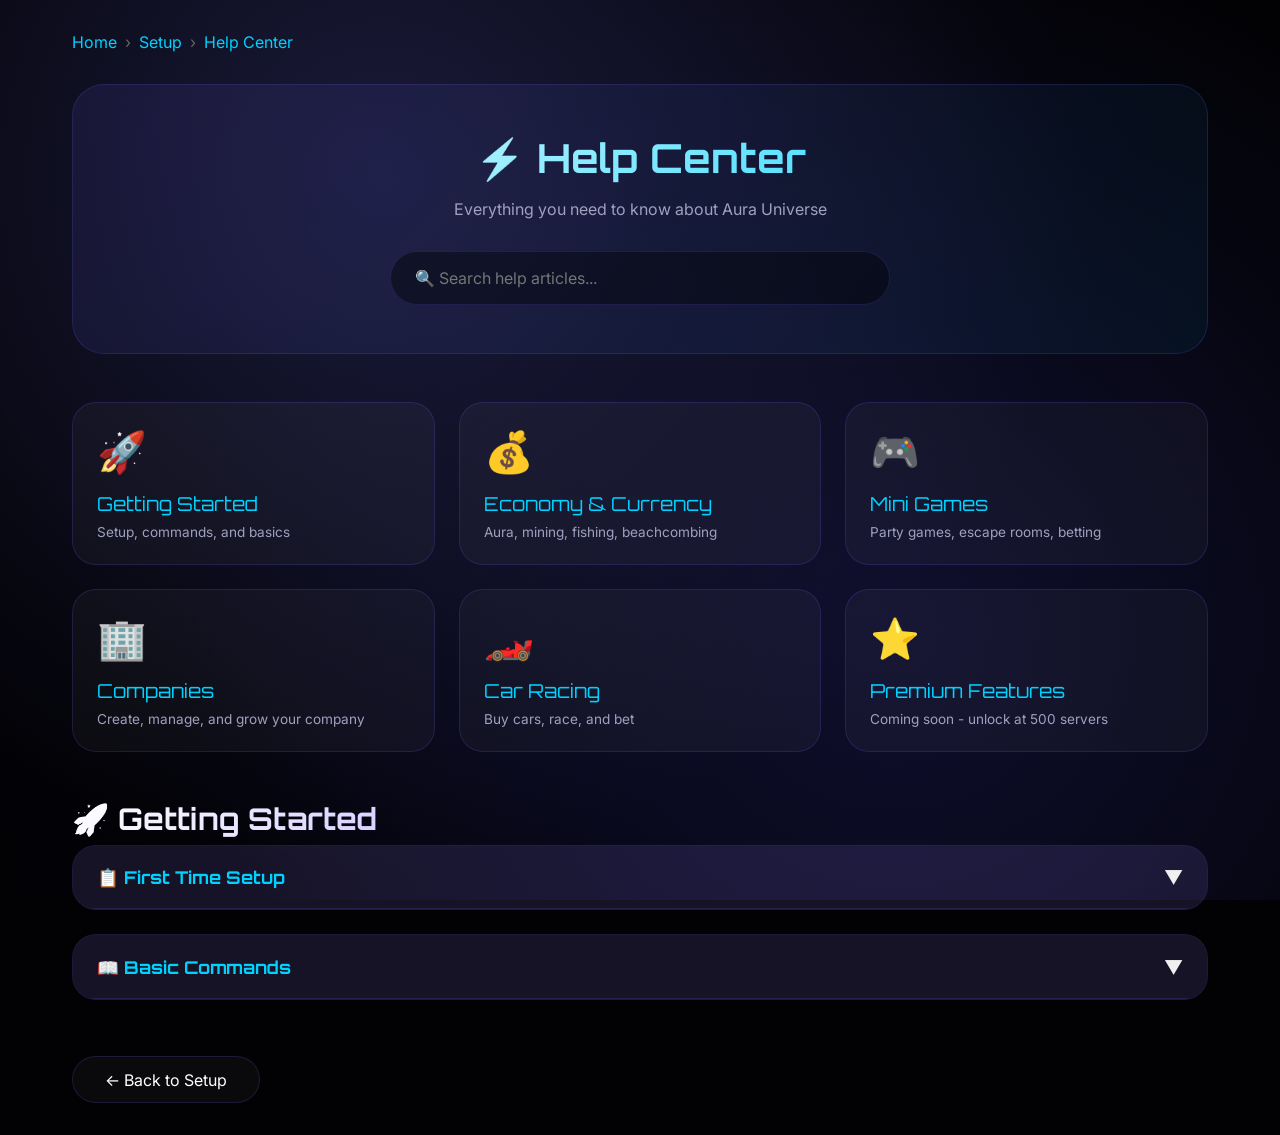
==== help.html @ 7d846f92 "Add help center HTML structure and styles" ====
<!DOCTYPE html>
<html lang="en">
<head>
    <meta charset="UTF-8">
    <meta name="viewport" content="width=device-width, initial-scale=1.0">
    <title>Help Center - Aura Universe</title>
    <link href="https://fonts.googleapis.com/css2?family=Inter:opsz,wght@14..32,300;14..32,400;14..32,600;14..32,700&family=Orbitron:wght@400;500;600;700&display=swap" rel="stylesheet">
    <link rel="stylesheet" href="style-setup.css">
    <link rel="icon" type="image/x-icon" href="Images/aura_universe_logo.png">
    <style>
        .help-container {
            max-width: 1200px;
            margin: 0 auto;
            padding: 2rem;
        }

        /* Hero Section */
        .help-hero {
            text-align: center;
            padding: 3rem 1rem;
            background: linear-gradient(135deg, rgba(125,95,255,0.1), rgba(0,210,255,0.05));
            border-radius: 2rem;
            margin-bottom: 3rem;
            border: 1px solid var(--glass-border);
        }

        .help-hero h1 {
            font-family: 'Orbitron', sans-serif;
            font-size: 2.5rem;
            margin-bottom: 1rem;
            background: linear-gradient(135deg, #fff, var(--aura-cyan));
            -webkit-background-clip: text;
            -webkit-text-fill-color: transparent;
        }

        .help-hero p {
            color: #a0a0c0;
            max-width: 600px;
            margin: 0 auto;
        }

        /* Search Bar */
        .search-container {
            max-width: 500px;
            margin: 2rem auto 0;
        }

        .search-input {
            width: 100%;
            padding: 1rem 1.5rem;
            background: rgba(0,0,0,0.4);
            border: 1px solid var(--glass-border);
            border-radius: 9999px;
            color: white;
            font-size: 1rem;
        }

        .search-input:focus {
            outline: none;
            border-color: var(--aura-purple);
        }

        /* Category Grid */
        .category-grid {
            display: grid;
            grid-template-columns: repeat(auto-fit, minmax(280px, 1fr));
            gap: 1.5rem;
            margin-bottom: 3rem;
        }

        .category-card {
            background: var(--glass);
            border: 1px solid var(--glass-border);
            border-radius: 1.5rem;
            padding: 1.5rem;
            cursor: pointer;
            transition: all 0.3s ease;
        }

        .category-card:hover {
            transform: translateY(-5px);
            border-color: var(--aura-purple);
            box-shadow: 0 10px 30px rgba(125,95,255,0.2);
        }

        .category-icon {
            font-size: 2.5rem;
            margin-bottom: 1rem;
        }

        .category-title {
            font-family: 'Orbitron', sans-serif;
            font-size: 1.2rem;
            margin-bottom: 0.5rem;
            color: var(--aura-cyan);
        }

        .category-desc {
            font-size: 0.85rem;
            color: #a0a0c0;
        }

        /* Content Sections */
        .content-section {
            display: none;
            animation: fadeIn 0.3s ease;
        }

        .content-section.active {
            display: block;
        }

        @keyframes fadeIn {
            from { opacity: 0; transform: translateY(20px); }
            to { opacity: 1; transform: translateY(0); }
        }

        .help-card {
            background: var(--glass);
            border: 1px solid var(--glass-border);
            border-radius: 1.5rem;
            margin-bottom: 1.5rem;
            overflow: hidden;
        }

        .help-card-header {
            padding: 1.2rem 1.5rem;
            background: rgba(125,95,255,0.1);
            border-bottom: 1px solid var(--glass-border);
            cursor: pointer;
            display: flex;
            justify-content: space-between;
            align-items: center;
        }

        .help-card-header h3 {
            font-family: 'Orbitron', sans-serif;
            font-size: 1.1rem;
            color: var(--aura-cyan);
        }

        .help-card-header .toggle-icon {
            font-size: 1.2rem;
            transition: transform 0.3s ease;
        }

        .help-card-header.active .toggle-icon {
            transform: rotate(180deg);
        }

        .help-card-body {
            padding: 0;
            max-height: 0;
            overflow: hidden;
            transition: all 0.3s ease;
        }

        .help-card-body.open {
            padding: 1.5rem;
            max-height: 500px;
        }

        .help-card-body img {
            max-width: 100%;
            border-radius: 1rem;
            margin: 1rem 0;
            border: 1px solid var(--glass-border);
        }

        .command-list {
            list-style: none;
        }

        .command-list li {
            padding: 0.5rem 0;
            border-bottom: 1px solid var(--glass-border);
            display: flex;
            align-items: center;
            gap: 0.8rem;
        }

        .command-code {
            background: rgba(0,0,0,0.5);
            padding: 0.2rem 0.6rem;
            border-radius: 0.5rem;
            font-family: monospace;
            color: var(--aura-cyan);
            font-size: 0.85rem;
        }

        .back-btn {
            display: inline-block;
            margin-top: 2rem;
            padding: 0.8rem 2rem;
            background: var(--glass);
            border: 1px solid var(--glass-border);
            border-radius: 9999px;
            color: white;
            text-decoration: none;
            transition: all 0.3s ease;
        }

        .back-btn:hover {
            border-color: var(--aura-purple);
        }

        .breadcrumb {
            display: flex;
            align-items: center;
            gap: 0.5rem;
            margin-bottom: 2rem;
            flex-wrap: wrap;
        }

        .breadcrumb a {
            color: var(--aura-cyan);
            text-decoration: none;
        }

        .breadcrumb span {
            color: #666;
        }

        @media (max-width: 768px) {
            .help-container {
                padding: 1rem;
            }
            .category-grid {
                grid-template-columns: 1fr;
            }
        }
    </style>
</head>
<body>
    <div class="help-container">
        <!-- Breadcrumb -->
        <div class="breadcrumb">
            <a href="index.html">Home</a>
            <span>›</span>
            <a href="setup.html">Setup</a>
            <span>›</span>
            <span style="color: var(--aura-cyan);">Help Center</span>
        </div>

        <!-- Hero Section -->
        <div class="help-hero">
            <h1>⚡ Help Center</h1>
            <p>Everything you need to know about Aura Universe</p>
            <div class="search-container">
                <input type="text" class="search-input" id="searchInput" placeholder="🔍 Search help articles...">
            </div>
        </div>

        <!-- Category Grid -->
        <div id="categoryGrid" class="category-grid">
            <div class="category-card" data-category="getting-started">
                <div class="category-icon">🚀</div>
                <div class="category-title">Getting Started</div>
                <div class="category-desc">Setup, commands, and basics</div>
            </div>
            <div class="category-card" data-category="economy">
                <div class="category-icon">💰</div>
                <div class="category-title">Economy & Currency</div>
                <div class="category-desc">Aura, mining, fishing, beachcombing</div>
            </div>
            <div class="category-card" data-category="games">
                <div class="category-icon">🎮</div>
                <div class="category-title">Mini Games</div>
                <div class="category-desc">Party games, escape rooms, betting</div>
            </div>
            <div class="category-card" data-category="companies">
                <div class="category-icon">🏢</div>
                <div class="category-title">Companies</div>
                <div class="category-desc">Create, manage, and grow your company</div>
            </div>
            <div class="category-card" data-category="racing">
                <div class="category-icon">🏎️</div>
                <div class="category-title">Car Racing</div>
                <div class="category-desc">Buy cars, race, and bet</div>
            </div>
            <div class="category-card" data-category="premium">
                <div class="category-icon">⭐</div>
                <div class="category-title">Premium Features</div>
                <div class="category-desc">Coming soon - unlock at 500 servers</div>
            </div>
        </div>

        <!-- Content Sections -->
        <div id="getting-started" class="content-section">
            <h2 class="section-title">🚀 Getting Started</h2>
            
            <div class="help-card">
                <div class="help-card-header" onclick="toggleCard(this)">
                    <h3>📋 First Time Setup</h3>
                    <span class="toggle-icon">▼</span>
                </div>
                <div class="help-card-body">
                    <img src="Images/setup-guide.png" alt="Setup Guide" onerror="this.style.display='none'">
                    <p>Follow these steps to get started with Aura Universe:</p>
                    <ol style="margin-left: 1.5rem; margin-top: 1rem;">
                        <li>Invite the bot to your server</li>
                        <li>Use <code class="command-code">!help</code> to see all commands</li>
                        <li>Start with <code class="command-code">!mine</code> to earn your first aura</li>
                        <li>Check your balance with <code class="command-code">!balance</code></li>
                    </ol>
                </div>
            </div>

            <div class="help-card">
                <div class="help-card-header" onclick="toggleCard(this)">
                    <h3>📖 Basic Commands</h3>
                    <span class="toggle-icon">▼</span>
                </div>
                <div class="help-card-body">
                    <ul class="command-list">
                        <li><span class="command-code">!help</span> - Show all commands</li>
                        <li><span class="command-code">!balance</span> - Check your aura balance</li>
                        <li><span class="command-code">!profile</span> - View your profile</li>
                        <li><span class="command-code">!daily</span> - Claim daily reward</li>
                        <li><span class="command-code">!leaderboard</span> - View top players</li>
                    </ul>
                </div>
            </div>
        </div>

        <div id="economy" class="content-section">
            <h2 class="section-title">💰 Economy & Currency</h2>
            
            <div class="help-card">
                <div class="help-card-header" onclick="toggleCard(this)">
                    <h3>⛏️ Mining System</h3>
                    <span class="toggle-icon">▼</span>
                </div>
                <div class="help-card-body">
                    <img src="Images/mining-guide.png" alt="Mining Guide" onerror="this.style.display='none'">
                    <p>Mine ores to earn aura and level up!</p>
                    <ul class="command-list">
                        <li><span class="command-code">!mine</span> - Start mining</li>
                        <li><span class="command-code">!buy_pickaxe</span> - Upgrade your pickaxe</li>
                        <li><span class="command-code">!sell_ore</span> - Sell your ores</li>
                    </ul>
                </div>
            </div>

            <div class="help-card">
                <div class="help-card-header" onclick="toggleCard(this)">
                    <h3>🎣 Fishing System</h3>
                    <span class="toggle-icon">▼</span>
                </div>
                <div class="help-card-body">
                    <img src="Images/fishing-guide.png" alt="Fishing Guide" onerror="this.style.display='none'">
                    <ul class="command-list">
                        <li><span class="command-code">!fish</span> - Go fishing</li>
                        <li><span class="command-code">!buy_rod</span> - Get better rods</li>
                        <li><span class="command-code">!sell_fish</span> - Sell your catch</li>
                    </ul>
                </div>
            </div>

            <div class="help-card">
                <div class="help-card-header" onclick="toggleCard(this)">
                    <h3>🏖️ Beachcombing</h3>
                    <span class="toggle-icon">▼</span>
                </div>
                <div class="help-card-body">
                    <ul class="command-list">
                        <li><span class="command-code">!beachcomb</span> - Search the beach</li>
                        <li><span class="command-code">!beach_inventory</span> - View your finds</li>
                    </ul>
                </div>
            </div>
        </div>

        <div id="games" class="content-section">
            <h2 class="section-title">🎮 Mini Games</h2>
            
            <div class="help-card">
                <div class="help-card-header" onclick="toggleCard(this)">
                    <h3>🏃‍♂️ Escape Rooms</h3>
                    <span class="toggle-icon">▼</span>
                </div>
                <div class="help-card-body">
                    <img src="Images/escape-room.png" alt="Escape Room" onerror="this.style.display='none'">
                    <p>Work together to solve puzzles and escape!</p>
                    <ul class="command-list">
                        <li><span class="command-code">!escape lobby</span> - Create/join a lobby</li>
                        <li><span class="command-code">!escape themes</span> - See available themes</li>
                        <li><span class="command-code">!escape start</span> - Start the game</li>
                        <li><span class="command-code">!escape answer &lt;answer&gt;</span> - Solve puzzles</li>
                    </ul>
                    <p><strong>Themes available:</strong> 🏚️ Haunted House, 🚀 Space Station, 🪦 Egypt Tomb, 🧪 Mad Scientist</p>
                </div>
            </div>

            <div class="help-card">
                <div class="help-card-header" onclick="toggleCard(this)">
                    <h3>🎭 Party Games</h3>
                    <span class="toggle-icon">▼</span>
                </div>
                <div class="help-card-body">
                    <ul class="command-list">
                        <li><span class="command-code">!mg bomb</span> - Number Bomb (elimination game)</li>
                        <li><span class="command-code">!mg count</span> - Counting Up (collision game)</li>
                        <li><span class="command-code">!mg wyr</span> - Would You Rather</li>
                        <li><span class="command-code">!emojigame</span> - Guess the emoji sentence</li>
                        <li><span class="command-code">!memescenario</span> - Meme challenge</li>
                    </ul>
                </div>
            </div>

            <div class="help-card">
                <div class="help-card-header" onclick="toggleCard(this)">
                    <h3>🐺 Werewolf Game</h3>
                    <span class="toggle-icon">▼</span>
                </div>
                <div class="help-card-body">
                    <p>Social deduction game for 5-15 players!</p>
                    <ul class="command-list">
                        <li><span class="command-code">!ww join</span> - Join the game</li>
                        <li><span class="command-code">!ww start</span> - Start the game</li>
                        <li><span class="command-code">!ww vote</span> - Vote to eliminate</li>
                    </ul>
                </div>
            </div>

            <div class="help-card">
                <div class="help-card-header" onclick="toggleCard(this)">
                    <h3>🎰 Casino & Betting</h3>
                    <span class="toggle-icon">▼</span>
                </div>
                <div class="help-card-body">
                    <ul class="command-list">
                        <li><span class="command-code">!casino</span> - Open casino menu</li>
                        <li><span class="command-code">!slots &lt;bet&gt;</span> - Play slots</li>
                        <li><span class="command-code">!wheel &lt;bet&gt;</span> - Spin the wheel</li>
                        <li><span class="command-code">!roulette &lt;bet&gt;</span> - Play roulette</li>
                        <li><span class="command-code">!bet @user &lt;amount&gt;</span> - Challenge someone</li>
                    </ul>
                </div>
            </div>
        </div>

        <div id="companies" class="content-section">
            <h2 class="section-title">🏢 Companies</h2>
            
            <div class="help-card">
                <div class="help-card-header" onclick="toggleCard(this)">
                    <h3>🏭 Creating a Company</h3>
                    <span class="toggle-icon">▼</span>
                </div>
                <div class="help-card-body">
                    <ul class="command-list">
                        <li><span class="command-code">!createcompany</span> - Start your own company</li>
                        <li><span class="command-code">!company</span> - View your company profile</li>
                        <li><span class="command-code">!company_edit</span> - Edit company details</li>
                    </ul>
                </div>
            </div>

            <div class="help-card">
                <div class="help-card-header" onclick="toggleCard(this)">
                    <h3>📦 Selling Items</h3>
                    <span class="toggle-icon">▼</span>
                </div>
                <div class="help-card-body">
                    <ul class="command-list">
                        <li><span class="command-code">!listsale "item" &lt;price&gt; &lt;quantity&gt;</span> - List items</li>
                        <li><span class="command-code">!companyshop &lt;company&gt;</span> - Browse shops</li>
                        <li><span class="command-code">!mysales</span> - View your listings</li>
                        <li><span class="command-code">!removesale &lt;id&gt;</span> - Remove listing</li>
                    </ul>
                    <p><strong>Example:</strong> <code class="command-code">!listsale "Steel Rod" 500 5</code></p>
                </div>
            </div>
        </div>

        <div id="racing" class="content-section">
            <h2 class="section-title">🏎️ Car Racing</h2>
            
            <div class="help-card">
                <div class="help-card-header" onclick="toggleCard(this)">
                    <h3>🏁 Getting Started with Racing</h3>
                    <span class="toggle-icon">▼</span>
                </div>
                <div class="help-card-body">
                    <ul class="command-list">
                        <li><span class="command-code">!setupracingteam</span> - Create your racing team</li>
                        <li><span class="command-code">!catalog</span> - View available cars</li>
                        <li><span class="command-code">!buycar &lt;name&gt;</span> - Purchase a car</li>
                        <li><span class="command-code">!dealership</span> - See daily deals</li>
                    </ul>
                </div>
            </div>

            <div class="help-card">
                <div class="help-card-header" onclick="toggleCard(this)">
                    <h3>🏆 Racing & Betting</h3>
                    <span class="toggle-icon">▼</span>
                </div>
                <div class="help-card-body">
                    <ul class="command-list">
                        <li><span class="command-code">!createrace</span> - Host a race</li>
                        <li><span class="command-code">!joinrace</span> - Join a race</li>
                        <li><span class="command-code">!betonrace</span> - Bet on winners</li>
                        <li><span class="command-code">!raceresults</span> - View results</li>
                    </ul>
                </div>
            </div>
        </div>

        <div id="premium" class="content-section">
            <h2 class="section-title">⭐ Premium Features</h2>
            
            <div class="help-card">
                <div class="help-card-header" onclick="toggleCard(this)">
                    <h3>🚀 Premium Unlock Conditions</h3>
                    <span class="toggle-icon">▼</span>
                </div>
                <div class="help-card-body">
                    <p>Premium features will unlock for <strong>EVERYONE</strong> when the bot reaches <strong>500+ servers</strong>!</p>
                    <div class="progress-bar" style="margin: 1rem 0;">
                        <div class="progress-fill" style="width: 47%; background: linear-gradient(90deg, var(--aura-purple), var(--aura-cyan));"></div>
                    </div>
                    <p>🎯 <strong>Current progress: 247 / 500 servers</strong></p>
                    <p>Invite the bot to help unlock premium faster!</p>
                </div>
            </div>

            <div class="help-card">
                <div class="help-card-header" onclick="toggleCard(this)">
                    <h3>✨ Premium Features List</h3>
                    <span class="toggle-icon">▼</span>
                </div>
                <div class="help-card-body">
                    <ul class="command-list">
                        <li>👑 <strong>Mode's Premium Tier</strong> - Exclusive game modes</li>
                        <li>🎁 <strong>Exclusive Items</strong> - Special items for all members</li>
                        <li>🔓 <strong>Every Role Access</strong> - Unlock all role features</li>
                        <li>🏪 <strong>Exclusive Shop</strong> - Special items for everyone</li>
                        <li>⚡ <strong>Priority Support</strong> - Faster response times</li>
                        <li>🚀 <strong>Early Access</strong> - New features first</li>
                    </ul>
                </div>
            </div>
        </div>

        <!-- Back Button -->
        <a href="setup.html" class="back-btn">← Back to Setup</a>
    </div>

    <script>
        // Category navigation
        document.querySelectorAll('.category-card').forEach(card => {
            card.addEventListener('click', () => {
                const category = card.dataset.category;
                
                // Hide all content sections
                document.querySelectorAll('.content-section').forEach(section => {
                    section.classList.remove('active');
                });
                
                // Show selected section
                const targetSection = document.getElementById(category);
                if (targetSection) {
                    targetSection.classList.add('active');
                }
                
                // Scroll to top
                window.scrollTo({ top: 0, behavior: 'smooth' });
            });
        });

        // Toggle card expansion
        function toggleCard(header) {
            const card = header.closest('.help-card');
            const body = card.querySelector('.help-card-body');
            const icon = header.querySelector('.toggle-icon');
            
            body.classList.toggle('open');
            header.classList.toggle('active');
        }

        // Search functionality
        const searchInput = document.getElementById('searchInput');
        searchInput.addEventListener('input', (e) => {
            const searchTerm = e.target.value.toLowerCase();
            
            // Search through all help cards
            document.querySelectorAll('.help-card').forEach(card => {
                const text = card.innerText.toLowerCase();
                if (text.includes(searchTerm)) {
                    card.style.display = 'block';
                } else {
                    card.style.display = 'none';
                }
            });
        });

        // Show getting started by default
        document.getElementById('getting-started').classList.add('active');
    </script>
</body>
</html>
---- style-setup.css ----
:root {
    --bg-dark: #020205;
    --aura-purple: #7d5fff;
    --aura-cyan: #00d2ff;
    --aura-green: #00ff88;
    --aura-gold: #ffd700;
    --glass: rgba(255, 255, 255, 0.035);
    --glass-border: rgba(125, 95, 255, 0.18);
    --success: #00ff88;
    --error: #ff4757;
    --warning: #ffa502;
    
    /* Typography scale using rem */
    --font-xs: 0.75rem;
    --font-sm: 0.875rem;
    --font-base: 1rem;
    --font-md: 1.125rem;
    --font-lg: 1.25rem;
    --font-xl: 1.5rem;
    --font-2xl: 1.875rem;
    --font-3xl: 2.25rem;
    
    /* Spacing scale using rem */
    --space-xs: 0.25rem;
    --space-sm: 0.5rem;
    --space-md: 1rem;
    --space-lg: 1.5rem;
    --space-xl: 2rem;
    --space-2xl: 3rem;
    --space-3xl: 4rem;
    
    /* Border radius */
    --radius-sm: 0.5rem;
    --radius-md: 1rem;
    --radius-lg: 1.5rem;
    --radius-xl: 2rem;
    --radius-full: 9999rem;
}

* { 
    box-sizing: border-box; 
    margin: 0; 
    padding: 0; 
}

html {
    font-size: 16px;
    scroll-behavior: smooth;
}

@media (max-width: 768px) {
    html {
        font-size: 14px;
    }
}

@media (max-width: 480px) {
    html {
        font-size: 12px;
    }
}

body {
    background-color: var(--bg-dark);
    color: #f0f0f0;
    font-family: 'Inter', system-ui, sans-serif;
    overflow-x: hidden;
    min-height: 100vh;
}

body::before {
    content: '';
    position: fixed;
    inset: 0;
    z-index: -2;
    background: radial-gradient(circle at 30% 20%, #1a1a3a 0%, transparent 60%),
                radial-gradient(circle at 70% 70%, #0f0f2e 0%, transparent 65%),
                radial-gradient(circle at 50% 80%, #02020a 0%, var(--bg-dark) 80%);
}

body::after {
    content: '';
    position: fixed;
    inset: 0;
    z-index: -1;
    background-image: url('https://www.transparenttextures.com/patterns/stardust.png');
    opacity: 0.35;
    mix-blend-mode: screen;
}

/* Setup Container */
.setup-container {
    max-width: 80rem;
    margin: 0 auto;
    padding: var(--space-2xl) var(--space-lg) var(--space-3xl);
    min-height: 100vh;
    display: flex;
    flex-direction: column;
}

/* Progress Bar */
.progress-wrapper {
    margin-bottom: var(--space-3xl);
    position: relative;
}

.progress-steps {
    display: flex;
    justify-content: space-between;
    margin-bottom: var(--space-md);
    position: relative;
    z-index: 2;
}

.step {
    display: flex;
    flex-direction: column;
    align-items: center;
    gap: var(--space-sm);
    font-size: var(--font-sm);
    color: #888;
    transition: all 0.4s ease;
}

.step.active {
    color: var(--aura-cyan);
}

.step.completed {
    color: var(--success);
}

.step-number {
    width: 2.5rem;
    height: 2.5rem;
    border-radius: 50%;
    background: var(--glass);
    border: 0.125rem solid var(--glass-border);
    display: flex;
    align-items: center;
    justify-content: center;
    font-weight: 700;
    transition: all 0.3s ease;
}

.step.active .step-number {
    border-color: var(--aura-cyan);
    background: rgba(0, 210, 255, 0.15);
    box-shadow: 0 0 1.25rem rgba(0, 210, 255, 0.3);
}

.step.completed .step-number {
    border-color: var(--success);
    background: rgba(0, 255, 136, 0.15);
}

.progress-bar-bg {
    position: absolute;
    top: 1.25rem;
    left: 0;
    right: 0;
    height: 0.125rem;
    background: var(--glass-border);
    z-index: 1;
}

.progress-bar-fill {
    position: absolute;
    top: 1.25rem;
    left: 0;
    height: 0.125rem;
    background: linear-gradient(90deg, var(--aura-purple), var(--aura-cyan));
    width: 0%;
    transition: width 0.5s ease;
    z-index: 2;
}

/* Form Sections */
/* RESET EVERYTHING FOR SECTIONS */
.form-section {
    background: var(--glass);
    border: 1px solid var(--glass-border);
    border-radius: var(--radius-xl);
    padding: var(--space-2xl);
    backdrop-filter: blur(20px);
    margin-bottom: var(--space-xl);
    opacity: 0;
    visibility: hidden;
}

/* The Force-Show State */
.form-section.active {
    display: block !important;
    opacity: 1 !important;
    visibility: visible !important;
    /* Basic fade in without the 'forwards' trap */
    transition: opacity 0.3s ease; 
}

@keyframes fadeIn {
    from { opacity: 0; transform: translateY(1.25rem); }
    to { opacity: 1; transform: translateY(0); }
}

.section-title {
    font-family: 'Orbitron', sans-serif;
    font-size: var(--font-2xl);
    margin-bottom: var(--space-sm);
    background: linear-gradient(135deg, #fff, var(--aura-purple));
    -webkit-background-clip: text;
    -webkit-text-fill-color: transparent;
}

.section-subtitle {
    color: #a0a0c0;
    margin-bottom: var(--space-xl);
    font-size: var(--font-sm);
}

/* Form Groups */
.form-group {
    margin-bottom: var(--space-xl);
}

label {
    display: block;
    margin-bottom: var(--space-sm);
    font-weight: 600;
    color: #d0d0e0;
}

input, textarea, select {
    width: 100%;
    padding: var(--space-md);
    background: rgba(0, 0, 0, 0.4);
    border: 0.0625rem solid var(--glass-border);
    border-radius: var(--radius-md);
    color: white;
    font-family: 'Inter', sans-serif;
    font-size: var(--font-base);
    transition: all 0.3s ease;
}

input:focus, textarea:focus, select:focus {
    outline: none;
    border-color: var(--aura-purple);
    box-shadow: 0 0 0.9375rem rgba(125, 95, 255, 0.2);
}

textarea {
    resize: vertical;
    min-height: 6.25rem;
}

/* Server Type Options */
.server-type-grid {
    display: grid;
    grid-template-columns: repeat(auto-fit, minmax(12.5rem, 1fr));
    gap: var(--space-md);
    margin-top: var(--space-sm);
}

.server-option {
    background: rgba(0, 0, 0, 0.3);
    border: 0.0625rem solid var(--glass-border);
    border-radius: var(--radius-lg);
    padding: var(--space-lg);
    text-align: center;
    cursor: pointer;
    transition: all 0.3s ease;
}

.server-option:hover {
    border-color: var(--aura-purple);
    transform: translateY(-0.1875rem);
}

.server-option.selected {
    border-color: var(--aura-cyan);
    background: rgba(0, 210, 255, 0.1);
    box-shadow: 0 0 1.25rem rgba(0, 210, 255, 0.2);
}

.server-option .emoji {
    font-size: 2.5rem;
    display: block;
    margin-bottom: var(--space-sm);
}

.server-option .name {
    font-weight: 700;
    margin-bottom: var(--space-xs);
}

.server-option .desc {
    font-size: var(--font-xs);
    color: #a0a0c0;
}

/* Premium Pricing Cards */
.pricing-container {
    display: flex;
    gap: var(--space-xl);
    justify-content: center;
    margin-bottom: var(--space-2xl);
    flex-wrap: wrap;
}

.pricing-card {
    flex: 1;
    min-width: 15rem;
    background: linear-gradient(135deg, rgba(255, 255, 255, 0.05), rgba(255, 255, 255, 0.02));
    border: 0.0625rem solid var(--glass-border);
    border-radius: var(--radius-xl);
    padding: var(--space-xl);
    text-align: center;
    transition: all 0.4s cubic-bezier(0.4, 0, 0.2, 1);
    position: relative;
    backdrop-filter: blur(10px);
}

.pricing-card:hover {
    transform: translateY(-0.5rem);
    border-color: var(--aura-purple);
    box-shadow: 0 1.25rem 2.5rem rgba(125, 95, 255, 0.2);
}

.pricing-card.premium {
    background: linear-gradient(135deg, rgba(125, 95, 255, 0.15), rgba(0, 210, 255, 0.08));
    border: 0.125rem solid transparent;
    background-clip: padding-box;
    position: relative;
    cursor: pointer;
}

.pricing-card.premium::before {
    content: '';
    position: absolute;
    inset: 0;
    border-radius: var(--radius-xl);
    padding: 0.125rem;
    background: linear-gradient(135deg, var(--aura-purple), var(--aura-cyan), var(--aura-gold));
    mask: linear-gradient(#fff 0 0) content-box, linear-gradient(#fff 0 0);
    -webkit-mask: linear-gradient(#fff 0 0) content-box, linear-gradient(#fff 0 0);
    -webkit-mask-composite: xor;
    mask-composite: exclude;
    pointer-events: none;
}

/* Temp disabled overlay for premium card */
.pricing-card.premium.disabled-temp {
    opacity: 0.85;
}

.pricing-card.premium.disabled-temp::after {
    content: '';
    position: absolute;
    top: 0;
    left: 0;
    right: 0;
    bottom: 0;
    background: rgba(0, 0, 0, 0.2);
    border-radius: var(--radius-xl);
    pointer-events: none;
    backdrop-filter: blur(1px);
}

/* Coming Soon Badge - Animated */
.pricing-card.premium .badge {
    position: absolute;
    top: -0.75rem;
    right: 1.25rem;
    background: linear-gradient(135deg, #ff6b6b, #ffa502);
    padding: var(--space-xs) var(--space-md);
    border-radius: var(--radius-full);
    font-size: var(--font-xs);
    font-weight: 700;
    text-transform: uppercase;
    letter-spacing: 0.125rem;
    color: white;
    box-shadow: 0 0 0.625rem rgba(255, 107, 107, 0.5);
    z-index: 10;
    white-space: nowrap;
    animation: badgePulse 2s ease-in-out infinite;
}

@keyframes badgePulse {
    0%, 100% {
        box-shadow: 0 0 5px rgba(255, 107, 107, 0.5);
        transform: scale(1);
    }
    50% {
        box-shadow: 0 0 20px rgba(255, 107, 107, 0.8);
        transform: scale(1.05);
    }
}

.pricing-card h3 {
    font-family: 'Orbitron', sans-serif;
    font-size: var(--font-xl);
    margin-bottom: var(--space-md);
    background: linear-gradient(135deg, #fff, var(--aura-cyan));
    -webkit-background-clip: text;
    -webkit-text-fill-color: transparent;
}

.pricing-card.premium h3 {
    background: linear-gradient(135deg, var(--aura-gold), var(--aura-cyan));
    -webkit-background-clip: text;
    -webkit-text-fill-color: transparent;
}

/* Lock icon on premium title */
.pricing-card.premium h3::after {
    content: ' 🔒';
    font-size: 0.8rem;
    opacity: 0.6;
}

.pricing-card .price {
    font-size: 3rem;
    font-weight: 700;
    margin-bottom: var(--space-lg);
    color: var(--aura-cyan);
    font-family: 'Orbitron', sans-serif;
}

.pricing-card.premium .price {
    color: var(--aura-gold);
    text-shadow: 0 0 0.625rem rgba(255, 215, 0, 0.3);
}

.pricing-card .price span {
    font-size: var(--font-base);
    font-weight: 400;
    color: #a0a0c0;
}

.pricing-card ul {
    list-style: none;
    text-align: left;
    margin-bottom: var(--space-xl);
}

.pricing-card ul li {
    padding: var(--space-sm) 0;
    color: #d0d0e0;
    font-size: var(--font-sm);
    border-bottom: 0.0625rem solid var(--glass-border);
}

.pricing-card ul li:last-child {
    border-bottom: none;
}

/* Coming Soon Note Styles */
.coming-soon-note {
    display: flex;
    justify-content: space-between;
    align-items: center;
    gap: var(--space-sm);
    margin: var(--space-lg) 0;
    padding: var(--space-sm) var(--space-md);
    background: rgba(255, 215, 0, 0.1);
    border: 1px solid rgba(255, 215, 0, 0.3);
    border-radius: var(--radius-md);
    font-size: var(--font-sm);
    flex-wrap: wrap;
}

.coming-soon-note span:first-child {
    color: var(--aura-gold);
    font-weight: 600;
    font-size: var(--font-xs);
}

/* Notify Me Button */
.notify-me {
    background: rgba(125, 95, 255, 0.2);
    padding: 0.25rem 0.75rem;
    border-radius: var(--radius-full);
    cursor: pointer;
    transition: all 0.3s ease;
    font-size: var(--font-xs);
    font-weight: 600;
    border: 1px solid rgba(125, 95, 255, 0.3);
    white-space: nowrap;
}

.notify-me:hover {
    background: linear-gradient(135deg, var(--aura-purple), var(--aura-cyan));
    transform: scale(1.05);
    border-color: transparent;
    box-shadow: 0 0 10px rgba(125, 95, 255, 0.5);
}

/* Disabled Radio Button Styles */
.pricing-card input[type="radio"] {
    display: none;
}

.pricing-card input[type="radio"][disabled] {
    display: none;
}

.pricing-card input[type="radio"][disabled] + .btn-select {
    opacity: 0.5;
    cursor: not-allowed;
    background: rgba(255, 255, 255, 0.05);
    border: 1px solid var(--glass-border);
    position: relative;
    overflow: hidden;
}

.pricing-card input[type="radio"][disabled] + .btn-select::before {
    content: '🔒';
    margin-right: 0.5rem;
    font-size: 0.8rem;
}

.pricing-card input[type="radio"][disabled] + .btn-select:hover {
    transform: none;
    box-shadow: none;
}

/* Tooltip on hover for disabled button */
.pricing-card input[type="radio"][disabled] + .btn-select {
    position: relative;
}

.pricing-card input[type="radio"][disabled] + .btn-select:hover::after {
    content: 'Premium will be available when we reach 500+ players!';
    position: absolute;
    bottom: 100%;
    left: 50%;
    transform: translateX(-50%);
    background: rgba(0, 0, 0, 0.9);
    color: var(--aura-gold);
    padding: 0.5rem 1rem;
    border-radius: var(--radius-md);
    font-size: 0.7rem;
    white-space: nowrap;
    z-index: 100;
    margin-bottom: 0.5rem;
    pointer-events: none;
    font-family: 'Inter', sans-serif;
    letter-spacing: normal;
    text-transform: none;
}

.pricing-card .btn-select {
    display: inline-block;
    width: 100%;
    padding: var(--space-md);
    background: var(--glass);
    border: 0.0625rem solid var(--glass-border);
    border-radius: var(--radius-full);
    color: white;
    font-family: 'Orbitron', sans-serif;
    font-size: var(--font-sm);
    font-weight: 600;
    text-transform: uppercase;
    letter-spacing: 0.0625rem;
    cursor: pointer;
    transition: all 0.3s ease;
}

.pricing-card input[type="radio"]:checked + .btn-select {
    background: linear-gradient(135deg, var(--aura-purple), var(--aura-cyan));
    border-color: transparent;
    box-shadow: 0 0 0.9375rem rgba(125, 95, 255, 0.4);
}

/* Responsive adjustments */
@media (max-width: 768px) {
    .coming-soon-note {
        flex-direction: column;
        text-align: center;
    }
    
    .pricing-card input[type="radio"][disabled] + .btn-select:hover::after {
        display: none;
    }
}

/* Extras Section */
.extras-section {
    margin-top: var(--space-2xl);
    padding-top: var(--space-xl);
    border-top: 0.0625rem solid var(--glass-border);
}

.extras-section h3 {
    font-family: 'Orbitron', sans-serif;
    font-size: var(--font-lg);
    margin-bottom: var(--space-lg);
    color: var(--aura-cyan);
}

.extras-grid {
    display: grid;
    grid-template-columns: repeat(auto-fit, minmax(12.5rem, 1fr));
    gap: var(--space-md);
}

.extra-item {
    display: flex;
    align-items: center;
    gap: var(--space-md);
    padding: var(--space-md);
    background: rgba(0, 0, 0, 0.3);
    border: 0.0625rem solid var(--glass-border);
    border-radius: var(--radius-md);
    cursor: pointer;
    transition: all 0.3s ease;
}

.extra-item:hover {
    border-color: var(--aura-purple);
    background: rgba(125, 95, 255, 0.1);
}

.extra-item input[type="checkbox"] {
    width: auto;
    margin: 0;
    transform: scale(1.2);
    cursor: pointer;
}

.extra-item span {
    font-size: var(--font-sm);
    color: #d0d0e0;
}

/* Buttons */
.button-group {
    display: flex;
    justify-content: space-between;
    gap: var(--space-md);
    margin-top: var(--space-md);
}

.btn {
    padding: var(--space-md) var(--space-xl);
    border-radius: var(--radius-full);
    font-family: 'Orbitron', sans-serif;
    font-weight: 600;
    text-transform: uppercase;
    letter-spacing: 0.1rem;
    font-size: var(--font-sm);
    cursor: pointer;
    transition: all 0.3s ease;
    border: none;
    background: var(--glass);
    border: 0.0625rem solid var(--glass-border);
    color: white;
}

.btn-primary {
    background: linear-gradient(135deg, var(--aura-purple), var(--aura-cyan));
    border: none;
    box-shadow: 0 0 1.25rem rgba(125, 95, 255, 0.3);
}

.btn-primary:hover {
    transform: scale(1.05);
    box-shadow: 0 0 2.1875rem rgba(125, 95, 255, 0.5);
}

.btn-secondary:hover {
    border-color: var(--aura-purple);
    transform: scale(1.02);
}

/* Review Section */
.review-card {
    background: rgba(0, 0, 0, 0.3);
    border-radius: var(--radius-lg);
    padding: var(--space-lg);
    margin-bottom: var(--space-md);
}

.review-item {
    display: flex;
    justify-content: space-between;
    padding: var(--space-md) 0;
    border-bottom: 0.0625rem solid var(--glass-border);
}

.review-label {
    font-weight: 600;
    color: var(--aura-cyan);
}

.review-value {
    color: #d0d0e0;
}

/* Loading Overlay */
.loading-overlay {
    position: fixed;
    top: 0;
    left: 0;
    right: 0;
    bottom: 0;
    background: rgba(2, 2, 5, 0.95);
    backdrop-filter: blur(10px);
    display: flex;
    align-items: center;
    justify-content: center;
    z-index: 1000;
    opacity: 0;
    visibility: hidden;
    transition: all 0.3s ease;
}

.loading-overlay.active {
    opacity: 1;
    visibility: visible;
}

.spinner {
    width: 3.75rem;
    height: 3.75rem;
    border: 0.1875rem solid var(--glass-border);
    border-top-color: var(--aura-purple);
    border-radius: 50%;
    animation: spin 1s linear infinite;
}

@keyframes spin {
    to { transform: rotate(360deg); }
}

/* Success Message */
.success-message {
    text-align: center;
    padding: var(--space-xl);
}

.success-message .emoji {
    font-size: 4rem;
    margin-bottom: var(--space-md);
}

/* Responsive Design */
@media (max-width: 768px) {
    .setup-container {
        padding: var(--space-lg);
    }
    
    .form-section {
        padding: var(--space-lg);
    }
    
    .pricing-container {
        flex-direction: column;
        gap: var(--space-lg);
    }
    
    .pricing-card {
        min-width: auto;
    }
    
    .server-type-grid {
        grid-template-columns: repeat(2, 1fr);
    }
    
    .step-text {
        display: none;
    }
    
    .button-group {
        flex-direction: column;
    }
    
    .btn {
        width: 100%;
    }
}

@media (max-width: 480px) {
    .server-type-grid {
        grid-template-columns: 1fr;
    }
    
    .review-item {
        flex-direction: column;
        gap: var(--space-xs);
    }
    
    .section-title {
        font-size: var(--font-xl);
    }
}

/* Custom Scrollbar */
::-webkit-scrollbar {
    width: 0.5rem;
}

::-webkit-scrollbar-track {
    background: var(--glass);
    border-radius: var(--radius-full);
}

::-webkit-scrollbar-thumb {
    background: var(--aura-purple);
    border-radius: var(--radius-full);
}

::-webkit-scrollbar-thumb:hover {
    background: var(--aura-cyan);
}

/* Animations for premium cards */
@keyframes premiumGlow {
    0%, 100% {
        box-shadow: 0 0 1.25rem rgba(125, 95, 255, 0.2);
    }
    50% {
        box-shadow: 0 0 2.5rem rgba(125, 95, 255, 0.4);
    }
}

.pricing-card.premium {
    animation: premiumGlow 3s ease-in-out infinite;
}

.learn-more-link {
    margin-top: var(--space-md);
    text-align: center;
}

.learn-more-link a {
    color: var(--aura-cyan);
    text-decoration: none;
    font-size: var(--font-sm);
    transition: all 0.3s ease;
    display: inline-block;
}

.learn-more-link a:hover {
    color: var(--aura-purple);
    transform: translateX(5px);
}
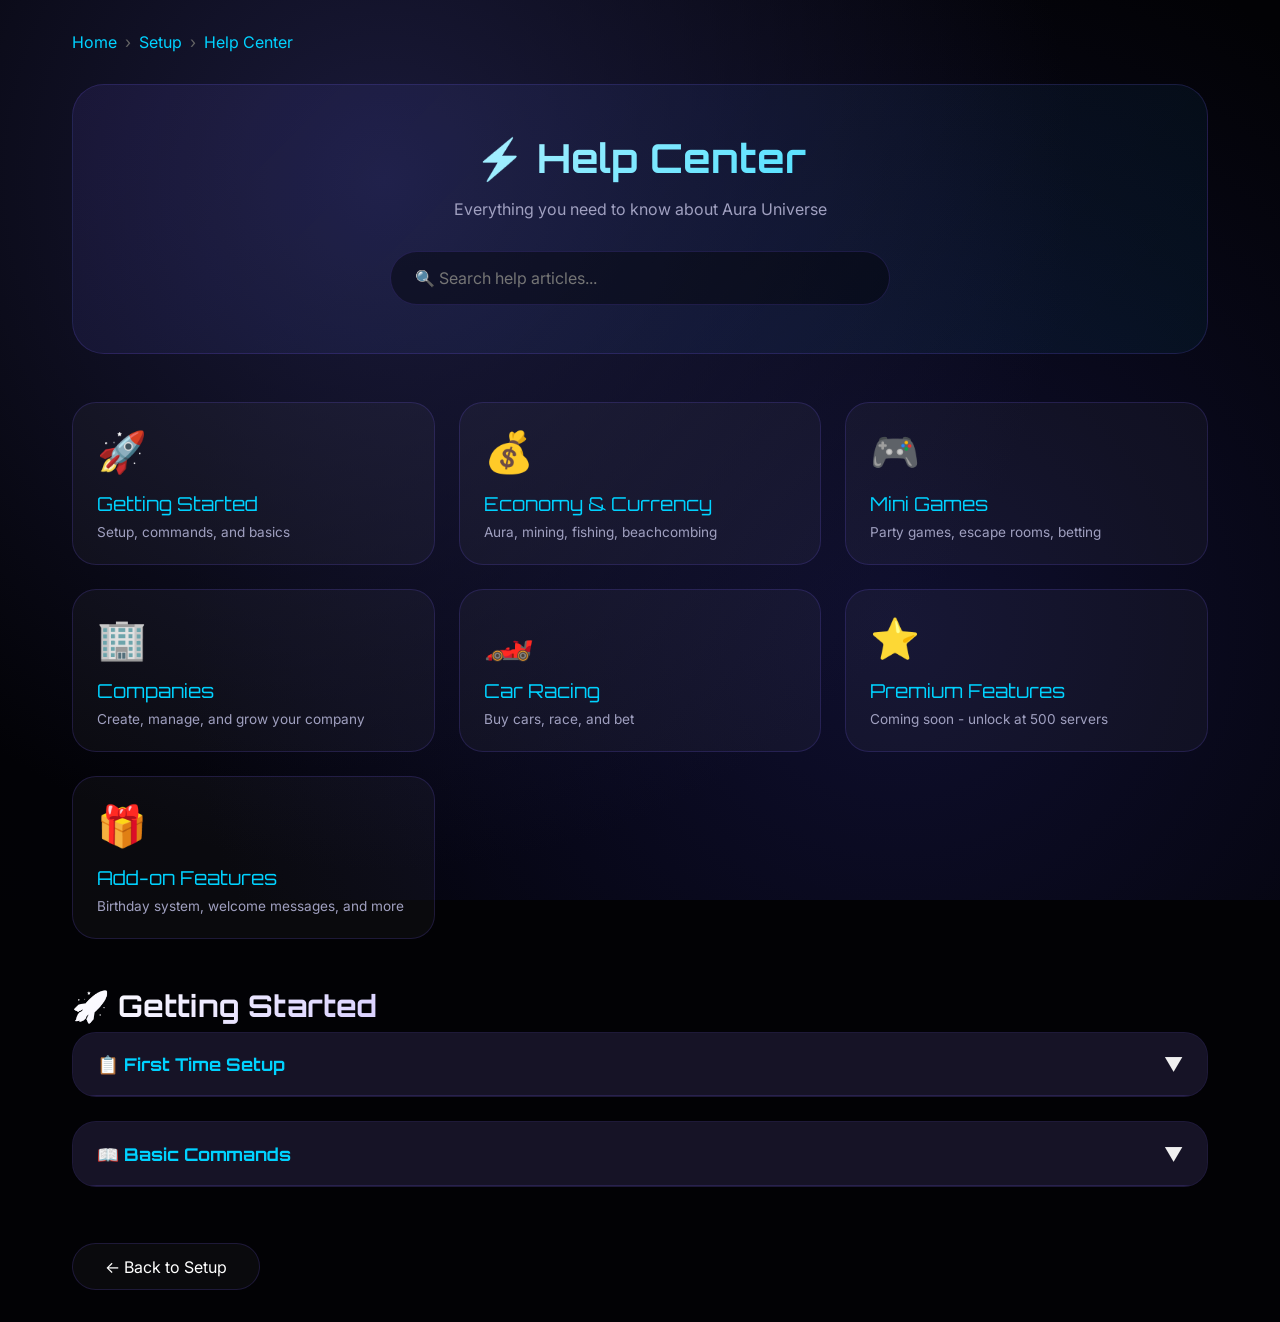
==== commit 3ff15922: "Update help.html with new features and improvements" ====
--- a/help.html
+++ b/help.html
@@ -8,6 +8,9 @@
     <link rel="stylesheet" href="style-setup.css">
     <link rel="icon" type="image/x-icon" href="Images/aura_universe_logo.png">
     <style>
+        html {
+            scroll-behavior: smooth;
+        }
         .help-container {
             max-width: 1200px;
             margin: 0 auto;
@@ -157,7 +160,8 @@
 
         .help-card-body.open {
             padding: 1.5rem;
-            max-height: 500px;
+            max-height: 600px;
+            overflow-y: auto;
         }
 
         .help-card-body img {
@@ -177,6 +181,7 @@
             display: flex;
             align-items: center;
             gap: 0.8rem;
+            flex-wrap: wrap;
         }
 
         .command-code {
@@ -221,12 +226,29 @@
             color: #666;
         }
 
+        .progress-bar {
+            background: rgba(255,255,255,0.1);
+            border-radius: 10px;
+            height: 10px;
+            overflow: hidden;
+        }
+
+        .progress-fill {
+            height: 100%;
+            border-radius: 10px;
+            transition: width 0.5s ease;
+        }
+
         @media (max-width: 768px) {
             .help-container {
                 padding: 1rem;
             }
             .category-grid {
                 grid-template-columns: 1fr;
+            }
+            .command-list li {
+                flex-direction: column;
+                align-items: flex-start;
             }
         }
     </style>
@@ -283,6 +305,11 @@
                 <div class="category-title">Premium Features</div>
                 <div class="category-desc">Coming soon - unlock at 500 servers</div>
             </div>
+            <div class="category-card" data-category="addons">
+                <div class="category-icon">🎁</div>
+                <div class="category-title">Add-on Features</div>
+                <div class="category-desc">Birthday system, welcome messages, and more</div>
+            </div>
         </div>
 
         <!-- Content Sections -->
@@ -295,13 +322,11 @@
                     <span class="toggle-icon">▼</span>
                 </div>
                 <div class="help-card-body">
-                    <img src="Images/setup-guide.png" alt="Setup Guide" onerror="this.style.display='none'">
                     <p>Follow these steps to get started with Aura Universe:</p>
                     <ol style="margin-left: 1.5rem; margin-top: 1rem;">
-                        <li>Invite the bot to your server</li>
-                        <li>Use <code class="command-code">!help</code> to see all commands</li>
-                        <li>Start with <code class="command-code">!mine</code> to earn your first aura</li>
-                        <li>Check your balance with <code class="command-code">!balance</code></li>
+                        <li>Invite the bot to your server using our setup page</li>
+                        <li>Use <code class="command-code">!bothelp</code> to see all commands</li>
+                        <li>Start your journey by following the in-server guide</li>
                     </ol>
                 </div>
             </div>
@@ -313,11 +338,10 @@
                 </div>
                 <div class="help-card-body">
                     <ul class="command-list">
-                        <li><span class="command-code">!help</span> - Show all commands</li>
-                        <li><span class="command-code">!balance</span> - Check your aura balance</li>
+                        <li><span class="command-code">!aura</span> - Check your aura balance</li>
                         <li><span class="command-code">!profile</span> - View your profile</li>
-                        <li><span class="command-code">!daily</span> - Claim daily reward</li>
                         <li><span class="command-code">!leaderboard</span> - View top players</li>
+                        <li><span class="command-code">!inventory</span> - View your inventory items</li>
                     </ul>
                 </div>
             </div>
@@ -332,12 +356,11 @@
                     <span class="toggle-icon">▼</span>
                 </div>
                 <div class="help-card-body">
-                    <img src="Images/mining-guide.png" alt="Mining Guide" onerror="this.style.display='none'">
                     <p>Mine ores to earn aura and level up!</p>
                     <ul class="command-list">
                         <li><span class="command-code">!mine</span> - Start mining</li>
-                        <li><span class="command-code">!buy_pickaxe</span> - Upgrade your pickaxe</li>
-                        <li><span class="command-code">!sell_ore</span> - Sell your ores</li>
+                        <li><span class="command-code">!companyshop &lt;name&gt;</span> - Buy and upgrade your pickaxe</li>
+                        <li><span class="command-code">!sell &lt;name&gt; &lt;quantity&gt;</span> - Sell your ores</li>
                     </ul>
                 </div>
             </div>
@@ -348,11 +371,10 @@
                     <span class="toggle-icon">▼</span>
                 </div>
                 <div class="help-card-body">
-                    <img src="Images/fishing-guide.png" alt="Fishing Guide" onerror="this.style.display='none'">
                     <ul class="command-list">
                         <li><span class="command-code">!fish</span> - Go fishing</li>
-                        <li><span class="command-code">!buy_rod</span> - Get better rods</li>
-                        <li><span class="command-code">!sell_fish</span> - Sell your catch</li>
+                        <li><span class="command-code">!companyshop &lt;name&gt;</span> - Get better rods</li>
+                        <li><span class="command-code">!sell &lt;name&gt; &lt;quantity&gt;</span> - Sell your catch</li>
                     </ul>
                 </div>
             </div>
@@ -380,7 +402,6 @@
                     <span class="toggle-icon">▼</span>
                 </div>
                 <div class="help-card-body">
-                    <img src="Images/escape-room.png" alt="Escape Room" onerror="this.style.display='none'">
                     <p>Work together to solve puzzles and escape!</p>
                     <ul class="command-list">
                         <li><span class="command-code">!escape lobby</span> - Create/join a lobby</li>
@@ -544,12 +565,62 @@
             </div>
         </div>
 
+        <div id="addons" class="content-section">
+            <h2 class="section-title">🎁 Add-on Features</h2>
+            
+            <div class="help-card">
+                <div class="help-card-header" onclick="toggleCard(this)">
+                    <h3>👋 Welcome Messages</h3>
+                    <span class="toggle-icon">▼</span>
+                </div>
+                <div class="help-card-body">
+                    <p>Automatically welcome new members to your server with customizable messages!</p>
+                    <ul class="command-list">
+                        <li><span class="command-code">!setwelcome #channel</span> - Set welcome channel</li>
+                        <li><span class="command-code">!setwelcomemessage &lt;message&gt;</span> - Customize welcome message</li>
+                        <li><span class="command-code">!togglewelcome</span> - Enable/disable welcome messages</li>
+                    </ul>
+                    <p><strong>Available placeholders:</strong></p>
+                    <ul style="margin-left: 1.5rem; margin-top: 0.5rem;">
+                        <li><code class="command-code">{user}</code> - Mention the new member</li>
+                        <li><code class="command-code">{server}</code> - Server name</li>
+                        <li><code class="command-code">{member_count}</code> - Server member count</li>
+                    </ul>
+                    <p><strong>Example:</strong> <code class="command-code">!setwelcomemessage Welcome {user} to {server}! You're member #{member_count}</code></p>
+                </div>
+            </div>
+
+            <div class="help-card">
+                <div class="help-card-header" onclick="toggleCard(this)">
+                    <h3>🎂 Birthday System</h3>
+                    <span class="toggle-icon">▼</span>
+                </div>
+                <div class="help-card-body">
+                    <p>Celebrate your members' birthdays automatically!</p>
+                    <ul class="command-list">
+                        <li><span class="command-code">!setbirthday MM/DD</span> - Set your birthday</li>
+                        <li><span class="command-code">!viewbirthday @user</span> - View someone's birthday</li>
+                        <li><span class="command-code">!birthdaychannel #channel</span> - Set birthday announcement channel</li>
+                        <li><span class="command-code">!togglebirthday</span> - Enable/disable birthday announcements</li>
+                    </ul>
+                    <p><strong>Features:</strong></p>
+                    <ul style="margin-left: 1.5rem; margin-top: 0.5rem;">
+                        <li>🎉 Automatic birthday announcements</li>
+                        <li>🎁 Special birthday role assignment (if configured)</li>
+                        <li>💰 Bonus aura rewards on birthdays</li>
+                        <li>📅 Birthday calendar for server staff</li>
+                    </ul>
+                    <p><strong>Example:</strong> <code class="command-code">!setbirthday 06/15</code> - Sets your birthday to June 15th</p>
+                </div>
+            </div>
+        </div>
+
         <!-- Back Button -->
         <a href="setup.html" class="back-btn">← Back to Setup</a>
     </div>
 
     <script>
-        // Category navigation
+        // Category navigation - scroll to section
         document.querySelectorAll('.category-card').forEach(card => {
             card.addEventListener('click', () => {
                 const category = card.dataset.category;
@@ -563,10 +634,13 @@
                 const targetSection = document.getElementById(category);
                 if (targetSection) {
                     targetSection.classList.add('active');
+                    
+                    // Scroll to the section smoothly
+                    targetSection.scrollIntoView({ 
+                        behavior: 'smooth', 
+                        block: 'start'
+                    });
                 }
-                
-                // Scroll to top
-                window.scrollTo({ top: 0, behavior: 'smooth' });
             });
         });
 
@@ -582,19 +656,21 @@
 
         // Search functionality
         const searchInput = document.getElementById('searchInput');
-        searchInput.addEventListener('input', (e) => {
-            const searchTerm = e.target.value.toLowerCase();
-            
-            // Search through all help cards
-            document.querySelectorAll('.help-card').forEach(card => {
-                const text = card.innerText.toLowerCase();
-                if (text.includes(searchTerm)) {
-                    card.style.display = 'block';
-                } else {
-                    card.style.display = 'none';
-                }
+        if (searchInput) {
+            searchInput.addEventListener('input', (e) => {
+                const searchTerm = e.target.value.toLowerCase();
+                
+                // Search through all help cards
+                document.querySelectorAll('.help-card').forEach(card => {
+                    const text = card.innerText.toLowerCase();
+                    if (text.includes(searchTerm)) {
+                        card.style.display = 'block';
+                    } else {
+                        card.style.display = 'none';
+                    }
+                });
             });
-        });
+        }
 
         // Show getting started by default
         document.getElementById('getting-started').classList.add('active');
